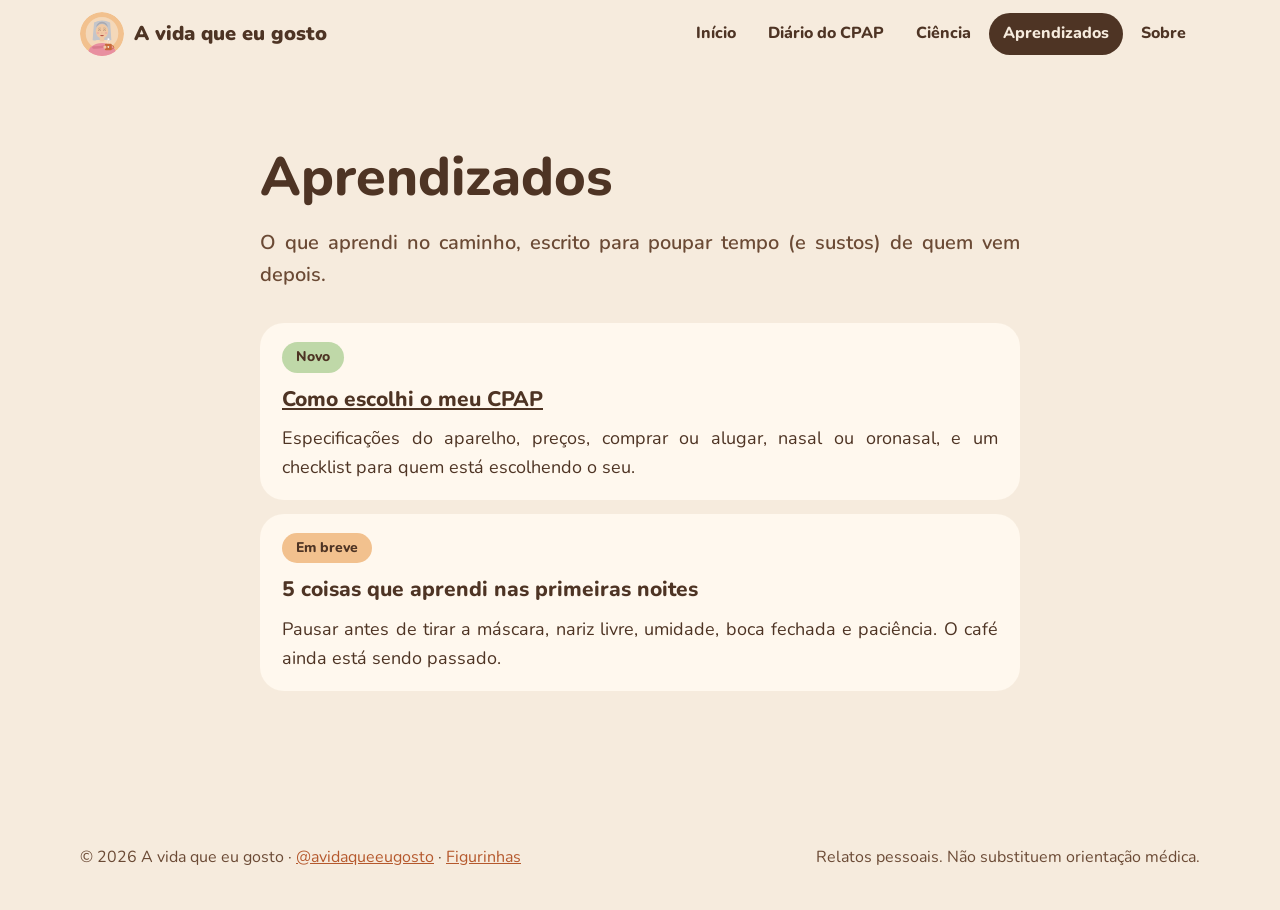
==== aprendizados.html @ 748bb4f2 "Pacote de figurinhas da tripulação e página de download Co-Authored-By: Claude Opus 5.5 <noreply@ant" ====
<!doctype html>
<html lang="pt-BR">
<head>
  <meta charset="utf-8">
  <meta name="viewport" content="width=device-width, initial-scale=1">
  <title>Aprendizados · A vida que eu gosto</title>
  <meta name="description" content="Aprendizados de uma usuária de CPAP: como escolher o aparelho e a máscara, e dicas das primeiras noites.">
  <meta property="og:type" content="website">
  <meta property="og:locale" content="pt_BR">
  <meta property="og:site_name" content="A vida que eu gosto">
  <meta property="og:title" content="Aprendizados · A vida que eu gosto">
  <meta property="og:description" content="Aprendizados de uma usuária de CPAP: como escolher o aparelho e a máscara, e dicas das primeiras noites.">
  <meta property="og:url" content="https://vidaqueeugosto.vercel.app/aprendizados.html">
  <meta property="og:image" content="https://vidaqueeugosto.vercel.app/img/compartilhar.png">
  <meta property="og:image:width" content="1200">
  <meta property="og:image:height" content="630">
  <meta property="og:image:alt" content="Ilustração da Vera sorrindo com uma caneca de café, ao lado do título A vida que eu gosto">
  <meta name="twitter:card" content="summary_large_image">
  <link rel="icon" href="img/avatar.svg" type="image/svg+xml">
  <link rel="preconnect" href="https://fonts.googleapis.com">
  <link rel="preconnect" href="https://fonts.gstatic.com" crossorigin>
  <link href="https://fonts.googleapis.com/css2?family=Nunito:wght@600;700;800;900&display=swap" rel="stylesheet">
  <link rel="stylesheet" href="css/style.css">
</head>
<body>

<header class="topo">
  <div class="container">
    <a class="marca" href="index.html"><img src="img/avatar.svg" alt="">A vida que eu gosto</a>
    <nav class="menu" aria-label="Menu principal">
      <a href="index.html" >Início</a>
      <a href="diario.html">Diário do CPAP</a>
      <a href="ciencia.html">Ciência</a>
      <a href="aprendizados.html" aria-current="page">Aprendizados</a>
      <a href="sobre.html">Sobre</a>
    </nav>
  </div>
</header>

<main>
  <section class="leitura">
    <div class="container">
      <h1>Aprendizados</h1>
      <p class="abre">O que aprendi no caminho, escrito para poupar tempo (e sustos) de quem vem depois.</p>
      <ul class="indicacoes">
        <li>
          <span class="forca forte">Novo</span>
          <h3><a href="escolha.html">Como escolhi o meu CPAP</a></h3>
          <p>Especificações do aparelho, preços, comprar ou alugar, nasal ou oronasal, e um checklist para quem está escolhendo o seu.</p>
        </li>
        <li>
          <span class="forca investigacao">Em breve</span>
          <h3>5 coisas que aprendi nas primeiras noites</h3>
          <p>Pausar antes de tirar a máscara, nariz livre, umidade, boca fechada e paciência. O café ainda está sendo passado.</p>
        </li>
      </ul>
    </div>
  </section>
</main>

<footer class="rodape">
  <div class="container">
    <p>© 2026 A vida que eu gosto · <a href="https://www.instagram.com/avidaqueeugosto/" rel="noopener">@avidaqueeugosto</a> · <a href="figurinhas.html">Figurinhas</a></p>
    <p>Relatos pessoais. Não substituem orientação médica.</p>
  </div>
</footer>

</body>
</html>
---- css/style.css ----
:root {
  --creme: #F6EBDD;
  --creme-2: #FFF8EE;
  --cafe: #4E3424;
  --cafe-2: #6B4A35;
  --terracota: #B5582C;
  --noite: #232C47;
  --noite-2: #2E3A5C;
  --lilas: #DCD4E8;
  --amarelo: #F2C14E;
  --rosa: #E88FA0;
  --pessego: #F2C18E;
  --azul: #BEE1F2;
  --verde: #BFD8A8;
  --borda: #E2D3C0;
}

* { box-sizing: border-box; }

html { scroll-behavior: smooth; }

body {
  margin: 0;
  background: var(--creme);
  color: var(--cafe);
  font-family: 'Nunito', system-ui, sans-serif;
  font-size: 18px;
  line-height: 1.6;
  overflow-x: hidden;
}

p {
  text-align: justify;
  -webkit-hyphens: auto;
  hyphens: auto;
}

img { max-width: 100%; display: block; }

a { color: var(--terracota); }
a:hover { color: #8A3A1C; }

.container { width: min(1120px, 100% - 32px); margin-inline: auto; position: relative; }

/* Cabeçalho */
.topo {
  position: sticky; top: 0; z-index: 10;
  background: rgba(246, 235, 221, 0.94);
  backdrop-filter: blur(6px);
}
.topo .container {
  display: flex; align-items: center; justify-content: space-between;
  gap: 12px; flex-wrap: wrap; padding: 12px 0;
}
.marca {
  display: flex; align-items: center; gap: 10px;
  font-weight: 900; font-size: 20px; color: var(--cafe); text-decoration: none;
}
.marca img { width: 44px; height: 44px; border-radius: 50%; }
.menu { display: flex; gap: 4px; flex-wrap: wrap; }
.menu a {
  color: var(--cafe); text-decoration: none; font-weight: 800; font-size: 16px;
  padding: 8px 14px; border-radius: 999px; transition: transform .2s ease, background .2s ease;
}
.menu a:hover { background: var(--pessego); transform: rotate(-3deg); }
.menu a[aria-current="page"] { background: var(--cafe); color: var(--creme); }

/* Sublinhado ondulado nos títulos */
.ondinha {
  background-image: url("data:image/svg+xml,%3Csvg xmlns='http://www.w3.org/2000/svg' width='40' height='12' viewBox='0 0 40 12'%3E%3Cpath d='M0 6 Q10 0 20 6 T40 6' fill='none' stroke='%23F2C14E' stroke-width='5' stroke-linecap='round'/%3E%3C/svg%3E");
  background-repeat: repeat-x; background-position: 0 100%; background-size: 40px 12px;
  padding-bottom: 10px;
}

/* Abertura */
.abertura { padding: 104px 0 96px; position: relative; }
.abertura .container {
  display: grid; grid-template-columns: minmax(0, 1fr) minmax(0, 1.3fr);
  gap: 48px; align-items: center;
}
.moldura {
  position: relative; width: min(400px, 100%); margin-inline: auto;
}
.moldura::before {
  content: ""; position: absolute; inset: -18px -10px -6px -22px;
  background: var(--pessego);
  border-radius: 58% 42% 55% 45% / 48% 60% 40% 52%;
  animation: respirar 7s ease-in-out infinite;
}
.retrato {
  position: relative; width: 100%;
  border-radius: 46% 54% 50% 50% / 55% 45% 55% 45%;
}
@keyframes respirar {
  0%, 100% { transform: scale(1) rotate(0deg); }
  50% { transform: scale(1.04) rotate(3deg); }
}
.abertura h1 { font-size: clamp(38px, 5vw, 58px); line-height: 1.1; margin: 0 0 24px; font-weight: 800; letter-spacing: -0.5px; }
.abertura .lema { font-size: 20px; font-weight: 600; line-height: 1.6; color: var(--cafe-2); margin: 0 0 8px; text-align: left; }
.abertura .cafe-nota { font-size: 20px; font-weight: 600; line-height: 1.6; color: var(--cafe-2); margin: 0 0 40px; text-align: left; }

.botoes { display: flex; gap: 12px; flex-wrap: wrap; }
.botao {
  display: inline-flex; align-items: center; justify-content: center; min-height: 50px;
  padding: 12px 26px; border-radius: 999px; font-weight: 900; text-decoration: none; font-size: 17px;
  transition: transform .2s ease, box-shadow .2s ease;
}
.botao:hover { transform: translateY(-3px) rotate(-2deg); }
.botao-principal { background: var(--terracota); color: #FFFFFF; box-shadow: 0 6px 0 #8A3A1C; }
.botao-principal:hover { color: #FFFFFF; }
.botao-secundario { background: var(--creme-2); color: var(--cafe); box-shadow: 0 6px 0 var(--borda); }
.botao-secundario:hover { color: var(--cafe); }

/* Enfeites flutuantes */
.enfeite { position: absolute; pointer-events: none; animation: flutuar 6s ease-in-out infinite; }
.enfeite.e2 { animation-delay: -2s; }
.enfeite.e3 { animation-delay: -4s; }
@keyframes flutuar {
  0%, 100% { transform: translateY(0) rotate(0deg); }
  50% { transform: translateY(-12px) rotate(8deg); }
}

/* Ondas entre seções */
.onda { display: block; width: 100%; height: 70px; }

/* Seções */
.secao { padding: 56px 0 64px; position: relative; }
.secao h2 { font-size: clamp(30px, 4vw, 46px); line-height: 1.15; margin: 0 0 16px; font-weight: 900; display: inline-block; }
.secao .intro { max-width: 720px; margin: 0 0 40px; color: var(--cafe-2); font-size: 19px; }

.selo {
  display: inline-block; background: var(--amarelo); color: var(--noite);
  font-weight: 900; border-radius: 999px; padding: 5px 18px; font-size: 15px; margin-bottom: 14px;
  transform: rotate(-3deg);
}

/* Diário em destaque */
.diario { background: var(--noite); color: #F6EBDD; }
.diario .intro { color: var(--lilas); }
.diario h2 { color: #F6EBDD; }

.destaque {
  display: grid; grid-template-columns: minmax(0, 1.1fr) minmax(0, 1fr); gap: 40px; align-items: center;
  margin-bottom: 56px;
}
.destaque img { border-radius: 16px; }
.destaque h3 { font-size: clamp(26px, 3vw, 34px); line-height: 1.15; margin: 0 0 12px; color: #F6EBDD; }
.destaque p { color: var(--lilas); margin: 0 0 24px; }
.destaque .botao-principal { background: var(--amarelo); color: var(--noite); box-shadow: 0 6px 0 #C99A2E; }

.noites { display: grid; grid-template-columns: repeat(3, minmax(0, 1fr)); gap: 28px 22px; list-style: none; padding: 0; margin: 0; }
.noites li:nth-child(odd) a { transform: rotate(-2.5deg); }
.noites li:nth-child(even) a { transform: rotate(2deg); }
.noites a {
  display: block; text-decoration: none; color: var(--cafe); background: var(--creme-2);
  border-radius: 28px; padding: 10px 10px 14px; height: 100%;
  box-shadow: 0 10px 0 rgba(0, 0, 0, 0.18);
  transition: transform .25s ease;
}
.noites a:hover { transform: rotate(0deg) translateY(-6px) scale(1.03); }
.noites img { aspect-ratio: 1140 / 1020; width: 100%; object-fit: cover; border-radius: 20px; }
.noites span { display: block; padding: 10px 6px 0; font-weight: 800; line-height: 1.3; text-align: center; }
.noites small { display: block; color: var(--terracota); font-weight: 900; font-size: 14px; }

/* Frases da casa: balões */
.frases { display: grid; grid-template-columns: repeat(auto-fill, minmax(250px, 1fr)); gap: 40px 28px; }
.frase { display: flex; flex-direction: column; align-items: center; text-align: center; }
.frase img {
  aspect-ratio: 1; width: 82%; object-fit: cover;
  border-radius: 50%; border: 8px solid #FFFFFF;
  box-shadow: 0 12px 30px rgba(78, 52, 36, 0.14);
}
.frase:nth-child(1) img { border-color: var(--pessego); }
.frase:nth-child(2) img { border-color: var(--azul); }
.frase:nth-child(3) img { border-color: var(--rosa); }
.frase:nth-child(4) img { border-color: var(--verde); }
.balao {
  position: relative; margin-top: 22px; background: var(--creme-2);
  border-radius: 32px; padding: 20px 22px 22px;
}
.balao::before {
  content: ""; position: absolute; top: -14px; left: 50%; margin-left: -14px;
  border: 14px solid transparent; border-top: 0; border-bottom-color: var(--creme-2);
}
.frase h3 { font-size: 21px; line-height: 1.3; margin: 0 0 8px; font-weight: 900; }
.frase p { margin: 0; color: var(--cafe-2); font-size: 16.5px; }

/* Ciência na xícara */
.ciencia { background: var(--creme-2); }
.cientifico { display: grid; grid-template-columns: repeat(auto-fill, minmax(260px, 1fr)); gap: 28px; }
.bolha {
  padding: 30px 28px 32px; text-decoration: none; color: var(--cafe);
  display: block; transition: transform .25s ease;
}
.bolha:nth-child(1) { background: var(--azul); border-radius: 60% 40% 52% 48% / 40% 50% 50% 60%; }
.bolha:nth-child(2) { background: var(--verde); border-radius: 44% 56% 40% 60% / 56% 44% 56% 44%; }
.bolha:nth-child(3) { background: var(--pessego); border-radius: 52% 48% 60% 40% / 48% 58% 42% 52%; }
.bolha:hover { transform: rotate(-2deg) scale(1.03); color: var(--cafe); }
.bolha .icone { font-size: 15px; font-weight: 900; color: var(--terracota); letter-spacing: 1px; text-transform: uppercase; }
.bolha h3 { font-size: 23px; line-height: 1.25; margin: 6px 0 8px; }
.bolha p { margin: 0; font-size: 17px; }

/* Regra da casa */
.regra .caixa {
  background: var(--pessego); border-radius: 999px; padding: 26px 40px;
  display: flex; gap: 24px; align-items: center; transform: rotate(-1deg);
}
.regra svg { width: 96px; height: 96px; flex: none; }
.regra h2 { margin: 0 0 4px; font-size: clamp(24px, 3vw, 32px); }
.regra p { margin: 0; font-size: 19px; font-weight: 700; }

/* Rodapé */
.rodape { padding: 40px 0; font-size: 16px; color: var(--cafe-2); }
.rodape .container { display: flex; justify-content: space-between; gap: 16px; flex-wrap: wrap; }
.rodape p { margin: 0; text-align: left; }

@media (max-width: 760px) {
  .abertura { padding: 32px 0; }
  .abertura .container, .destaque { grid-template-columns: minmax(0, 1fr); gap: 28px; }
  .moldura { width: 250px; }
  .noites { grid-template-columns: repeat(2, minmax(0, 1fr)); }
  .secao { padding: 44px 0 52px; }
  .regra .caixa { border-radius: 40px; flex-direction: column; text-align: center; padding: 28px 24px; }
  .regra p { text-align: center; }
  .onda { height: 44px; }
}

@media (prefers-reduced-motion: reduce) {
  *, *::before { animation: none !important; transition: none !important; }
}

/* Página de leitura (Ciência) */
.leitura { padding: 80px 0 96px; }
.leitura .container { width: min(760px, 100% - 32px); }
.leitura h1 { font-size: clamp(36px, 5vw, 54px); line-height: 1.1; margin: 0 0 20px; font-weight: 800; }
.leitura .abre { font-size: 20px; font-weight: 600; color: var(--cafe-2); margin: 0 0 32px; }
.leitura h2 { font-size: clamp(26px, 3vw, 34px); line-height: 1.2; margin: 72px 0 16px; font-weight: 800; scroll-margin-top: 90px; }
.leitura h3 { font-size: 21px; margin: 32px 0 8px; font-weight: 800; }
.leitura ul { padding-left: 22px; }
.leitura li { margin-bottom: 8px; }
.aviso {
  background: var(--creme-2); border-radius: 28px; padding: 22px 26px; margin: 0 0 24px;
  border-left: none; font-weight: 600;
}
.aviso p { margin: 0; }
.escala { display: grid; grid-template-columns: repeat(4, minmax(0, 1fr)); gap: 12px; margin: 20px 0 8px; }
.escala div { border-radius: 24px; padding: 16px 12px; text-align: center; font-weight: 800; line-height: 1.3; }
.escala small { display: block; font-weight: 600; font-size: 15px; margin-top: 4px; }
.escala .n0 { background: var(--verde); }
.escala .n1 { background: var(--azul); }
.escala .n2 { background: var(--pessego); }
.escala .n3 { background: var(--rosa); }
.indicacoes { list-style: none; padding: 0 !important; display: grid; gap: 14px; }
.indicacoes li { background: var(--creme-2); border-radius: 24px; padding: 18px 22px; margin: 0; }
.indicacoes strong { color: var(--terracota); }
.sumario { display: flex; flex-wrap: wrap; gap: 10px; margin: 0 0 8px; }
.sumario a { background: var(--creme-2); color: var(--cafe); text-decoration: none; font-weight: 800; font-size: 16px; padding: 8px 16px; border-radius: 999px; }
.sumario a:hover { background: var(--pessego); }
.referencias { font-size: 16px; }
.referencias li { margin-bottom: 12px; }
@media (max-width: 760px) { .escala { grid-template-columns: repeat(2, minmax(0, 1fr)); } }

.indicacoes h3 { margin: 10px 0 8px; }
.indicacoes p { margin: 0 0 10px; }
.indicacoes p:last-child { margin-bottom: 0; }
.forca { display: inline-block; font-size: 14px; font-weight: 800; padding: 4px 14px; border-radius: 999px; }
.forca.forte { background: var(--verde); }
.forca.condicional { background: var(--azul); }
.forca.investigacao { background: var(--pessego); }

/* Diário */
.entradas { display: grid; gap: 72px; margin-top: 56px; }
.entrada { display: grid; grid-template-columns: minmax(0, 0.9fr) minmax(0, 1.1fr); gap: 40px; align-items: start; scroll-margin-top: 90px; }
.entrada:nth-child(even) .entrada-img { order: 2; }
.entrada-img img { border-radius: 24px; width: 100%; }
.entrada .quando { font-size: 15px; font-weight: 800; color: var(--terracota); margin: 0 0 6px; text-align: left; }
.entrada h2 { margin: 0 0 14px !important; font-size: clamp(24px, 2.8vw, 32px) !important; }
.entrada p { margin: 0 0 14px; }
.boletim { display: flex; flex-wrap: wrap; gap: 8px; margin: 4px 0 16px; padding: 0; list-style: none; }
.boletim li { background: var(--creme-2); border-radius: 999px; padding: 6px 14px; font-size: 15px; font-weight: 800; margin: 0; }
.licao { background: var(--creme-2); border-radius: 24px; padding: 16px 20px; font-weight: 600; }
.licao strong { color: var(--terracota); }
@media (max-width: 760px) {
  .entrada { grid-template-columns: minmax(0, 1fr); gap: 20px; }
  .entrada:nth-child(even) .entrada-img { order: 0; }
}

.quando-topo { font-size: 15px; font-weight: 800; color: var(--terracota); margin: 0 0 8px; text-align: left; }
.indicacoes h3 a { color: var(--cafe); }

/* Figurinhas */
.figurinhas { list-style: none; padding: 0 !important; display: grid; grid-template-columns: repeat(3, minmax(0, 1fr)); gap: 32px 24px; }
.figurinha { background: var(--creme-2); border-radius: 32px; padding: 20px 20px 24px; text-align: center; margin: 0 !important; }
.figurinha img { width: 100%; height: auto; }
.figurinha h3 { margin: 8px 0 14px !important; font-size: 19px !important; }
.baixar { display: flex; gap: 8px; justify-content: center; flex-wrap: wrap; }
.baixar a { background: var(--cafe); color: var(--creme); text-decoration: none; font-weight: 800; font-size: 15px; padding: 8px 16px; border-radius: 999px; min-height: 40px; display: inline-flex; align-items: center; }
.baixar a:hover { background: var(--terracota); color: #FFFFFF; }
@media (max-width: 760px) { .figurinhas { grid-template-columns: repeat(2, minmax(0, 1fr)); gap: 16px; } .figurinha { padding: 12px 12px 16px; } }
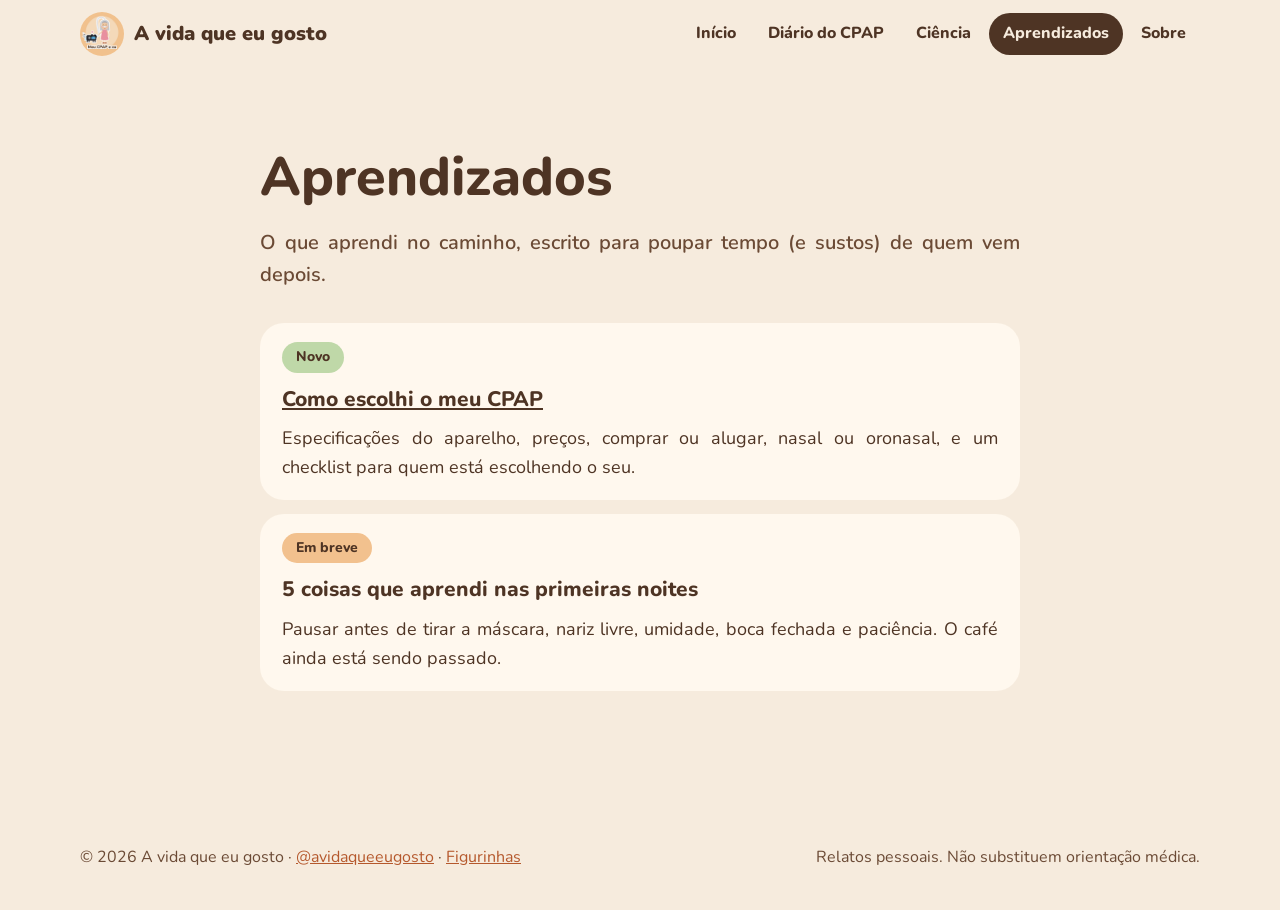
==== commit 3500c616: "Corrige imagem esticada no celular e atualiza ícone do topo Co-Authored-By: Claude Opus 5.5 <noreply" ====
--- a/aprendizados.html
+++ b/aprendizados.html
@@ -14,19 +14,19 @@
   <meta property="og:image" content="https://vidaqueeugosto.vercel.app/img/compartilhar.png">
   <meta property="og:image:width" content="1200">
   <meta property="og:image:height" content="630">
-  <meta property="og:image:alt" content="Ilustração da Vera sorrindo com uma caneca de café, ao lado do título A vida que eu gosto">
+  <meta property="og:image:alt" content="Ilustração da Vera passeando com o CPAP, que virou um cachorrinho, ao lado do título A vida que eu gosto">
   <meta name="twitter:card" content="summary_large_image">
   <link rel="icon" href="img/avatar.svg" type="image/svg+xml">
   <link rel="preconnect" href="https://fonts.googleapis.com">
   <link rel="preconnect" href="https://fonts.gstatic.com" crossorigin>
   <link href="https://fonts.googleapis.com/css2?family=Nunito:wght@600;700;800;900&display=swap" rel="stylesheet">
-  <link rel="stylesheet" href="css/style.css">
+  <link rel="stylesheet" href="css/style.css?v=2">
 </head>
 <body>
 
 <header class="topo">
   <div class="container">
-    <a class="marca" href="index.html"><img src="img/avatar.svg" alt="">A vida que eu gosto</a>
+    <a class="marca" href="index.html"><img src="img/eu-e-meu-cpap-perfil.webp" alt="">A vida que eu gosto</a>
     <nav class="menu" aria-label="Menu principal">
       <a href="index.html" >Início</a>
       <a href="diario.html">Diário do CPAP</a>
--- a/css/style.css
+++ b/css/style.css
@@ -297,3 +297,7 @@
 .baixar a { background: var(--cafe); color: var(--creme); text-decoration: none; font-weight: 800; font-size: 15px; padding: 8px 16px; border-radius: 999px; min-height: 40px; display: inline-flex; align-items: center; }
 .baixar a:hover { background: var(--terracota); color: #FFFFFF; }
 @media (max-width: 760px) { .figurinhas { grid-template-columns: repeat(2, minmax(0, 1fr)); gap: 16px; } .figurinha { padding: 12px 12px 16px; } }
+
+.retrato.redondo { border-radius: 50%; }
+
+.retrato { height: auto; aspect-ratio: 1 / 1; object-fit: cover; }
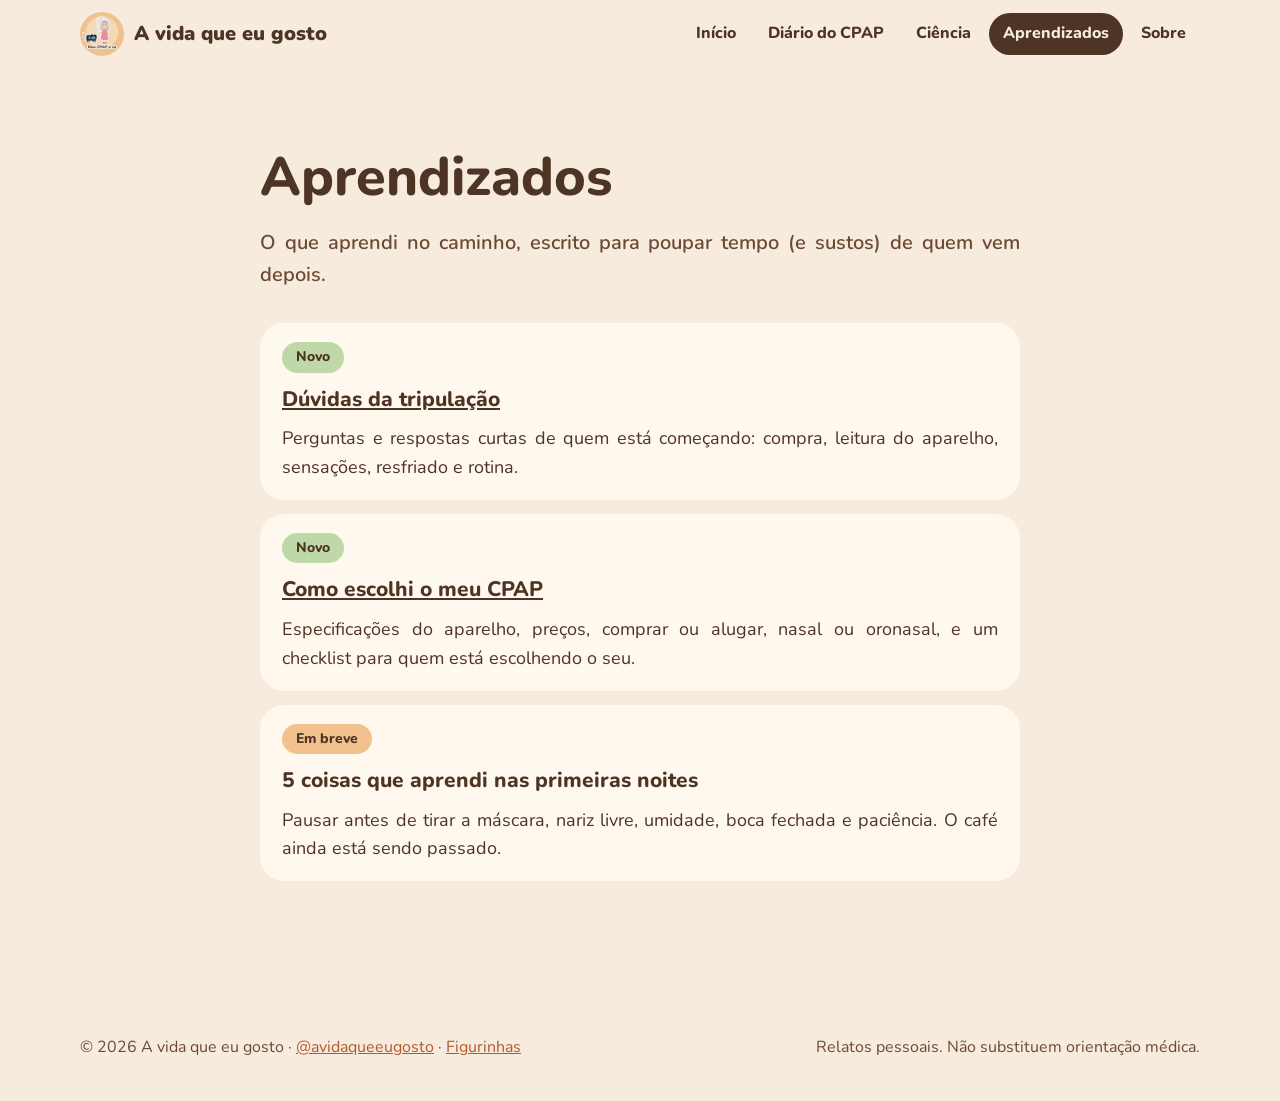
==== commit 95fca0c0: "Página Dúvidas da tripulação Co-Authored-By: Claude Opus 5.5 <noreply@anthropic.com> Claude-Session:" ====
--- a/aprendizados.html
+++ b/aprendizados.html
@@ -20,7 +20,7 @@
   <link rel="preconnect" href="https://fonts.googleapis.com">
   <link rel="preconnect" href="https://fonts.gstatic.com" crossorigin>
   <link href="https://fonts.googleapis.com/css2?family=Nunito:wght@600;700;800;900&display=swap" rel="stylesheet">
-  <link rel="stylesheet" href="css/style.css?v=2">
+  <link rel="stylesheet" href="css/style.css?v=3">
 </head>
 <body>
 
@@ -45,6 +45,11 @@
       <ul class="indicacoes">
         <li>
           <span class="forca forte">Novo</span>
+          <h3><a href="duvidas.html">Dúvidas da tripulação</a></h3>
+          <p>Perguntas e respostas curtas de quem está começando: compra, leitura do aparelho, sensações, resfriado e rotina.</p>
+        </li>
+        <li>
+          <span class="forca forte">Novo</span>
           <h3><a href="escolha.html">Como escolhi o meu CPAP</a></h3>
           <p>Especificações do aparelho, preços, comprar ou alugar, nasal ou oronasal, e um checklist para quem está escolhendo o seu.</p>
         </li>
--- a/css/style.css
+++ b/css/style.css
@@ -301,3 +301,14 @@
 .retrato.redondo { border-radius: 50%; }
 
 .retrato { height: auto; aspect-ratio: 1 / 1; object-fit: cover; }
+
+/* Dúvidas */
+.leitura details { background: var(--creme-2); border-radius: 22px; margin: 0 0 12px; padding: 0 22px; }
+.leitura summary { cursor: pointer; font-weight: 800; font-size: 18px; padding: 16px 28px 16px 0; list-style: none; position: relative; }
+.leitura summary::-webkit-details-marker { display: none; }
+.leitura summary::after { content: "+"; position: absolute; right: 0; top: 12px; font-size: 24px; color: var(--terracota); font-weight: 900; }
+.leitura details[open] summary::after { content: "−"; }
+.leitura details p { margin: 0 0 18px; }
+.alerta { background: #FBE3E3; border-radius: 28px; padding: 22px 26px; margin: 0 0 24px; }
+.alerta h2 { margin: 0 0 8px !important; font-size: 22px !important; color: #9B2C2C; }
+.alerta p { margin: 0; font-weight: 600; }
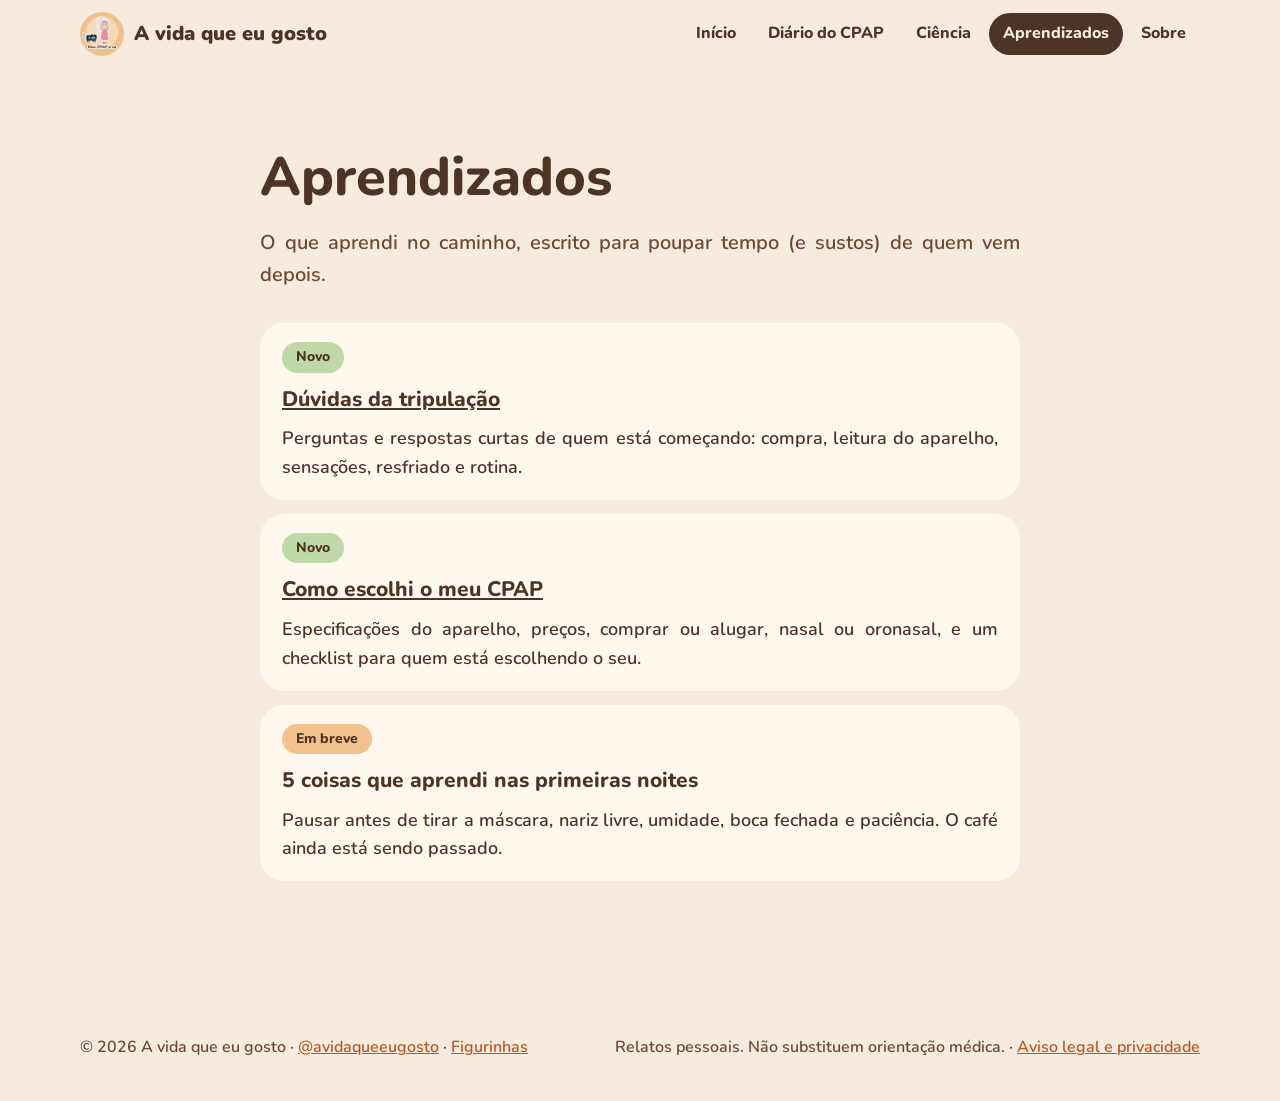
==== commit 1735a25c: "Aviso legal e privacidade, fonte hospedada no site, sem parceria declarada Co-Authored-By: Claude Op" ====
--- a/aprendizados.html
+++ b/aprendizados.html
@@ -17,10 +17,7 @@
   <meta property="og:image:alt" content="Ilustração da Vera passeando com o CPAP, que virou um cachorrinho, ao lado do título A vida que eu gosto">
   <meta name="twitter:card" content="summary_large_image">
   <link rel="icon" href="img/avatar.svg" type="image/svg+xml">
-  <link rel="preconnect" href="https://fonts.googleapis.com">
-  <link rel="preconnect" href="https://fonts.gstatic.com" crossorigin>
-  <link href="https://fonts.googleapis.com/css2?family=Nunito:wght@600;700;800;900&display=swap" rel="stylesheet">
-  <link rel="stylesheet" href="css/style.css?v=3">
+  <link rel="stylesheet" href="css/style.css?v=4">
 </head>
 <body>
 
@@ -66,7 +63,7 @@
 <footer class="rodape">
   <div class="container">
     <p>© 2026 A vida que eu gosto · <a href="https://www.instagram.com/avidaqueeugosto/" rel="noopener">@avidaqueeugosto</a> · <a href="figurinhas.html">Figurinhas</a></p>
-    <p>Relatos pessoais. Não substituem orientação médica.</p>
+    <p>Relatos pessoais. Não substituem orientação médica. · <a href="aviso.html">Aviso legal e privacidade</a></p>
   </div>
 </footer>
 
--- a/css/style.css
+++ b/css/style.css
@@ -1,3 +1,12 @@
+@font-face { font-family: 'Nunito'; font-style: normal; font-weight: 600; font-display: swap; src: url('../fonts/nunito-latin-600-normal.woff2') format('woff2'); unicode-range: U+0000-00FF, U+0131, U+0152-0153, U+02BB-02BC, U+02C6, U+02DA, U+02DC, U+0304, U+0308, U+0329, U+2000-206F, U+20AC, U+2122, U+2191, U+2193, U+2212, U+2215, U+FEFF, U+FFFD; }
+@font-face { font-family: 'Nunito'; font-style: normal; font-weight: 600; font-display: swap; src: url('../fonts/nunito-latin-ext-600-normal.woff2') format('woff2'); unicode-range: U+0100-02BA, U+02BD-02C5, U+02C7-02CC, U+02CE-02D7, U+02DD-02FF, U+0304, U+0308, U+0329, U+1D00-1DBF, U+1E00-1E9F, U+1EF2-1EFF, U+2020, U+20A0-20AB, U+20AD-20C0, U+2113, U+2C60-2C7F, U+A720-A7FF; }
+@font-face { font-family: 'Nunito'; font-style: normal; font-weight: 700; font-display: swap; src: url('../fonts/nunito-latin-700-normal.woff2') format('woff2'); unicode-range: U+0000-00FF, U+0131, U+0152-0153, U+02BB-02BC, U+02C6, U+02DA, U+02DC, U+0304, U+0308, U+0329, U+2000-206F, U+20AC, U+2122, U+2191, U+2193, U+2212, U+2215, U+FEFF, U+FFFD; }
+@font-face { font-family: 'Nunito'; font-style: normal; font-weight: 700; font-display: swap; src: url('../fonts/nunito-latin-ext-700-normal.woff2') format('woff2'); unicode-range: U+0100-02BA, U+02BD-02C5, U+02C7-02CC, U+02CE-02D7, U+02DD-02FF, U+0304, U+0308, U+0329, U+1D00-1DBF, U+1E00-1E9F, U+1EF2-1EFF, U+2020, U+20A0-20AB, U+20AD-20C0, U+2113, U+2C60-2C7F, U+A720-A7FF; }
+@font-face { font-family: 'Nunito'; font-style: normal; font-weight: 800; font-display: swap; src: url('../fonts/nunito-latin-800-normal.woff2') format('woff2'); unicode-range: U+0000-00FF, U+0131, U+0152-0153, U+02BB-02BC, U+02C6, U+02DA, U+02DC, U+0304, U+0308, U+0329, U+2000-206F, U+20AC, U+2122, U+2191, U+2193, U+2212, U+2215, U+FEFF, U+FFFD; }
+@font-face { font-family: 'Nunito'; font-style: normal; font-weight: 800; font-display: swap; src: url('../fonts/nunito-latin-ext-800-normal.woff2') format('woff2'); unicode-range: U+0100-02BA, U+02BD-02C5, U+02C7-02CC, U+02CE-02D7, U+02DD-02FF, U+0304, U+0308, U+0329, U+1D00-1DBF, U+1E00-1E9F, U+1EF2-1EFF, U+2020, U+20A0-20AB, U+20AD-20C0, U+2113, U+2C60-2C7F, U+A720-A7FF; }
+@font-face { font-family: 'Nunito'; font-style: normal; font-weight: 900; font-display: swap; src: url('../fonts/nunito-latin-900-normal.woff2') format('woff2'); unicode-range: U+0000-00FF, U+0131, U+0152-0153, U+02BB-02BC, U+02C6, U+02DA, U+02DC, U+0304, U+0308, U+0329, U+2000-206F, U+20AC, U+2122, U+2191, U+2193, U+2212, U+2215, U+FEFF, U+FFFD; }
+@font-face { font-family: 'Nunito'; font-style: normal; font-weight: 900; font-display: swap; src: url('../fonts/nunito-latin-ext-900-normal.woff2') format('woff2'); unicode-range: U+0100-02BA, U+02BD-02C5, U+02C7-02CC, U+02CE-02D7, U+02DD-02FF, U+0304, U+0308, U+0329, U+1D00-1DBF, U+1E00-1E9F, U+1EF2-1EFF, U+2020, U+20A0-20AB, U+20AD-20C0, U+2113, U+2C60-2C7F, U+A720-A7FF; }
+
 :root {
   --creme: #F6EBDD;
   --creme-2: #FFF8EE;
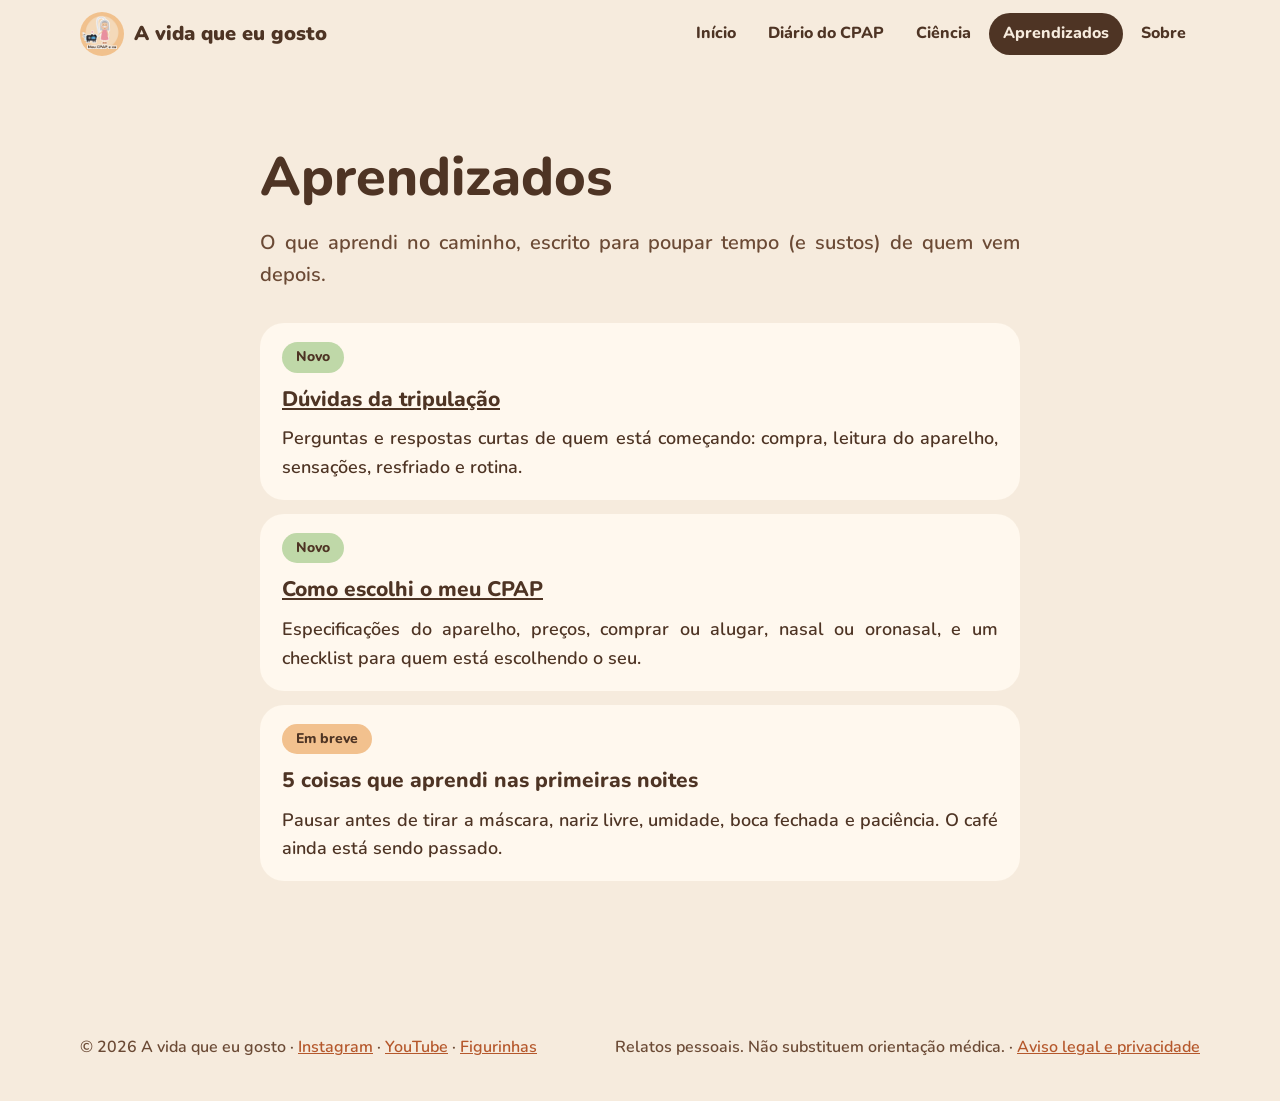
==== commit 034a89a0: "Rodapé e Sobre: link para o canal do YouTube Co-Authored-By: Claude Opus 5.5 <noreply@anthropic.com>" ====
--- a/aprendizados.html
+++ b/aprendizados.html
@@ -17,7 +17,7 @@
   <meta property="og:image:alt" content="Ilustração da Vera passeando com o CPAP, que virou um cachorrinho, ao lado do título A vida que eu gosto">
   <meta name="twitter:card" content="summary_large_image">
   <link rel="icon" href="img/avatar.svg" type="image/svg+xml">
-  <link rel="stylesheet" href="css/style.css?v=4">
+  <link rel="stylesheet" href="css/style.css?v=5">
 </head>
 <body>
 
@@ -62,7 +62,7 @@
 
 <footer class="rodape">
   <div class="container">
-    <p>© 2026 A vida que eu gosto · <a href="https://www.instagram.com/avidaqueeugosto/" rel="noopener">@avidaqueeugosto</a> · <a href="figurinhas.html">Figurinhas</a></p>
+    <p>© 2026 A vida que eu gosto · <a href="https://www.instagram.com/avidaqueeugosto/" rel="noopener">Instagram</a> · <a href="https://www.youtube.com/@avidaqueeugostocpap" rel="noopener">YouTube</a> · <a href="figurinhas.html">Figurinhas</a></p>
     <p>Relatos pessoais. Não substituem orientação médica. · <a href="aviso.html">Aviso legal e privacidade</a></p>
   </div>
 </footer>
--- a/css/style.css
+++ b/css/style.css
@@ -321,3 +321,16 @@
 .alerta { background: #FBE3E3; border-radius: 28px; padding: 22px 26px; margin: 0 0 24px; }
 .alerta h2 { margin: 0 0 8px !important; font-size: 22px !important; color: #9B2C2C; }
 .alerta p { margin: 0; font-weight: 600; }
+
+/* Sobre: Lola e Puff */
+.dupla { display: grid; grid-template-columns: repeat(2, minmax(0, 1fr)); gap: 28px; margin: 32px 0 40px; }
+.perfil { background: var(--creme-2); border-radius: 32px; padding: 20px 22px 24px; }
+.perfil img { width: 100%; height: auto; aspect-ratio: 1 / 1; object-fit: cover; border-radius: 24px; display: block; }
+.perfil h2 { margin: 18px 0 2px; }
+.perfil .papel { font-weight: 800; color: var(--terracota); margin: 0 0 12px; text-align: left; }
+.ficha { margin: 16px 0 0; display: grid; grid-template-columns: auto 1fr; gap: 6px 14px; font-size: 15px; }
+.ficha dt { font-weight: 800; color: var(--cafe); }
+.ficha dd { margin: 0; }
+.combinado { padding-left: 1.2em; }
+.combinado li { margin-bottom: 8px; }
+@media (max-width: 720px) { .dupla { grid-template-columns: 1fr; } .ficha { grid-template-columns: 1fr; gap: 0; } .ficha dd { margin-bottom: 8px; } }
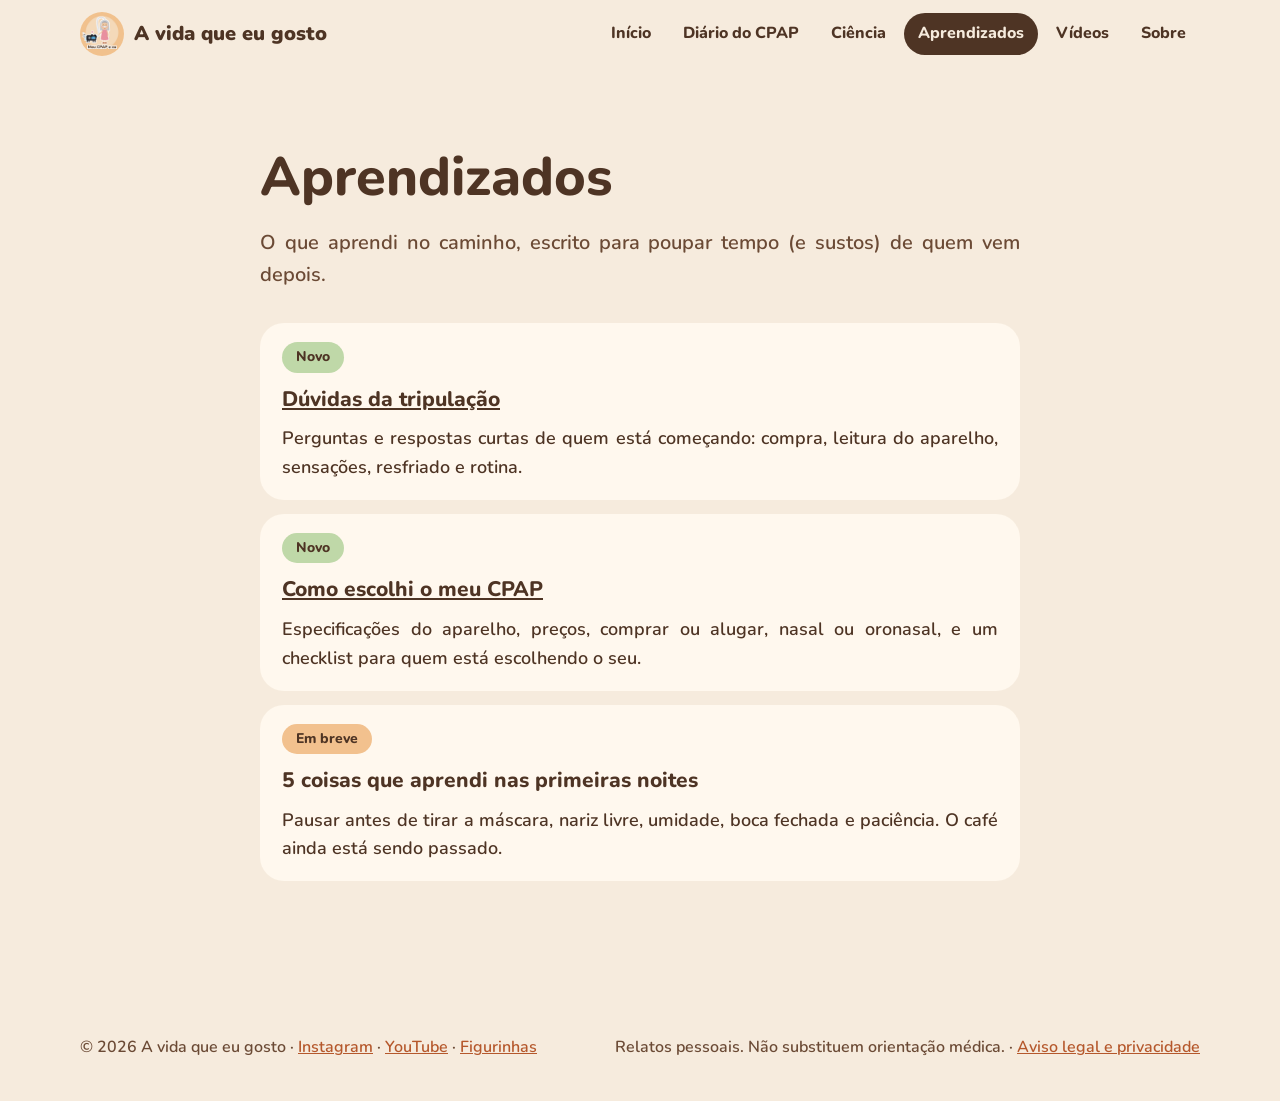
==== commit 912a8777: "Página Vídeos e links dos episódios 1 a 7 nas páginas do site Co-Authored-By: Claude Opus 5.5 <norep" ====
--- a/aprendizados.html
+++ b/aprendizados.html
@@ -17,7 +17,7 @@
   <meta property="og:image:alt" content="Ilustração da Vera passeando com o CPAP, que virou um cachorrinho, ao lado do título A vida que eu gosto">
   <meta name="twitter:card" content="summary_large_image">
   <link rel="icon" href="img/avatar.svg" type="image/svg+xml">
-  <link rel="stylesheet" href="css/style.css?v=5">
+  <link rel="stylesheet" href="css/style.css?v=6">
 </head>
 <body>
 
@@ -29,6 +29,7 @@
       <a href="diario.html">Diário do CPAP</a>
       <a href="ciencia.html">Ciência</a>
       <a href="aprendizados.html" aria-current="page">Aprendizados</a>
+      <a href="videos.html">Vídeos</a>
       <a href="sobre.html">Sobre</a>
     </nav>
   </div>
--- a/css/style.css
+++ b/css/style.css
@@ -334,3 +334,12 @@
 .combinado { padding-left: 1.2em; }
 .combinado li { margin-bottom: 8px; }
 @media (max-width: 720px) { .dupla { grid-template-columns: 1fr; } .ficha { grid-template-columns: 1fr; gap: 0; } .ficha dd { margin-bottom: 8px; } }
+
+/* Vídeos */
+.videos { display: grid; grid-template-columns: repeat(auto-fill, minmax(280px, 1fr)); gap: 24px; margin: 28px 0 36px; }
+.video { display: block; background: var(--creme-2); border-radius: 28px; overflow: hidden; text-decoration: none; color: var(--cafe); box-shadow: 0 8px 20px rgba(78,52,36,.08); padding-bottom: 18px; }
+.video img { width: 100%; height: auto; aspect-ratio: 16 / 9; object-fit: cover; display: block; }
+.video .ep { display: block; margin: 14px 18px 2px; font-weight: 800; font-size: 14px; color: var(--terracota); text-transform: uppercase; letter-spacing: .5px; }
+.video strong { display: block; margin: 0 18px; font-size: 19px; line-height: 1.25; }
+.video .desc { display: block; margin: 6px 18px 0; font-size: 15px; line-height: 1.4; }
+.video:hover strong { text-decoration: underline; }
